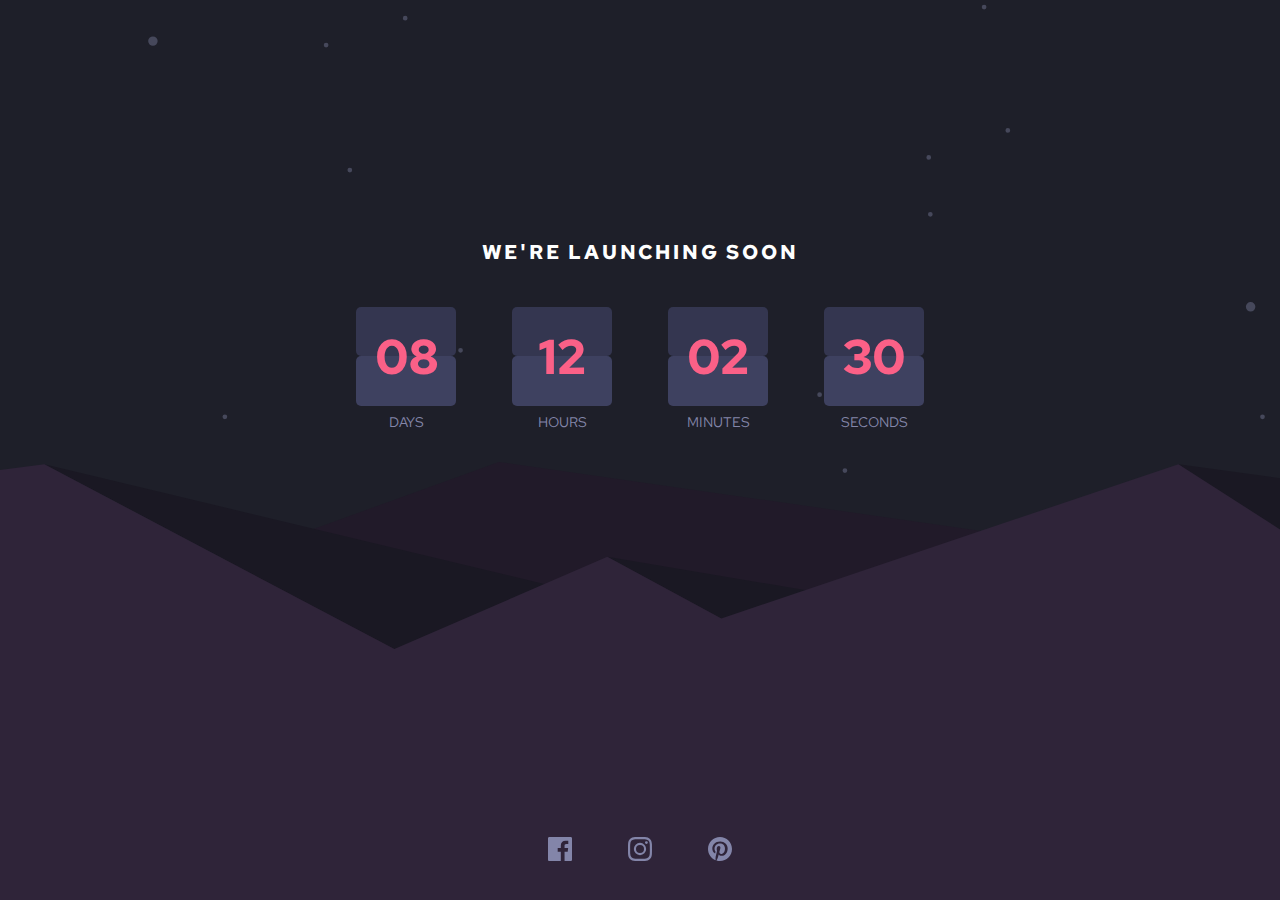
==== index.html @ 3a581b16 "built and ready to deploy" ====
<!DOCTYPE html>
<html lang="en">

<head>
    <meta charset="UTF-8">
    <meta name="viewport" content="width=device-width, initial-scale=1.0">
    <!-- displays site properly based on user's device -->
    <link rel="preconnect" href="https://fonts.googleapis.com">
    <link rel="preconnect" href="https://fonts.gstatic.com" crossorigin>
    <link href="https://fonts.googleapis.com/css2?family=Red+Hat+Text:wght@400;700&display=swap" rel="stylesheet">
    <link rel="stylesheet" href="./css/base.css">
    <link rel="icon" type="image/png" sizes="32x32" href="./images/favicon-32x32.png">

    <title>Frontend Mentor | Launch countdown timer</title>

    <!-- Feel free to remove these styles or customise in your own stylesheet 👍 -->
    <style>
        .attribution {
            font-size: 11px;
            text-align: center;
        }
        
        .attribution a {
            color: hsl(228, 45%, 44%);
        }
    </style>
</head>

<body class="flex flex-col flex-start-top">
    <h1 class="heading center text-white text-medium text-heavy uppercase" style="margin-top: 25vh">We're launching soon</h1>

    <div class="flex flip-container">
        <div class="flex flex-col">
            <div class="flip text-large text-red text-heavy" id="day">08</div>
            <span class="text-small text-grey uppercase">Days</span>
        </div>
        <div class="flex flex-col">
            <div class="flip text-large text-red text-heavy" id="hour">12</div>
            <span class="text-small text-grey uppercase">Hours</span>
        </div>
        <div class="flex flex-col">
            <div class="flip text-large text-red text-heavy" id="min">02</div>
            <span class="text-small text-grey uppercase">Minutes</span>
        </div>
        <div class="flex flex-col">
            <div class="flip text-large text-red text-heavy" id="sec">30</div>
            <span class="text-small text-grey uppercase">Seconds</span>
        </div>
    </div>


    <div class="social flex flex-row">
        <a href="#"><img src="./images/icon-facebook.svg" alt="facebook"></a>
        <a href="#"><img src="./images/icon-instagram.svg" alt="instagram"></a>
        <a href="#"> <img src="./images/icon-pinterest.svg" alt="pinterest"></a>
    </div>

    <!-- <div class="attribution">
    Challenge by <a href="https://www.frontendmentor.io?ref=challenge" target="_blank">Frontend Mentor</a>. 
    Coded by <a href="#">Your Name Here</a>. -->
    </div>
</body>

<script src="./js/script.js"></script>

</html>
---- css/base.css ----
:root {
  font-size: 14px;
}

/*RESET*/
*,
*::after,
*::before {
  margin: 0;
  padding: 0;
  box-sizing: border-box;
}

/* MAIN */
html {
  min-height: 100%;
}

body {
  min-height: 100vh;
  font-family: 'Red Hat Text', sans-serif;
  background-color: #1e1f29;
  background-image: url(../images/pattern-hills.svg), url(../images/bg-stars.svg);
  background-repeat: no-repeat;
  background-position: bottom right, top;
  background-size: 250%, cover;
}

/*FONTS AND TEXT */
.uppercase {
  text-transform: uppercase;
}

/*font colors*/
.text-red {
  color: #fb6087;
}

.text-white {
  color: white;
}

.text-grey {
  color: #8486a9;
}

/*font sizes*/
.text-small {
  font-size: 0.8rem;
}

.text-medium {
  font-size: 2rem;
}

.text-large {
  font-size: 2.5rem;
}

@media only screen and (min-width: 800px) {
  .text-small {
    font-size: 1rem;
  }
  .text-medium {
    font-size: 1.4rem;
  }
  .text-large {
    font-size: 3.5rem;
  }
}

/* FONT WEIGHTS */
.text-heavy {
  font-weight: 700;
}

/*LAYOUT*/
.flex {
  display: flex;
  align-items: center;
  justify-content: center;
}

.flex-col {
  flex-direction: column;
}

.flex-start-top {
  justify-content: start;
}

.center {
  text-align: center;
  margin: 0 auto;
}

/*COMPONENTS*/
/*-----FLIP CARD ------*/
.flip-container {
  justify-content: space-between;
  margin-bottom: 100px;
}

.flip {
  margin: 0.5rem;
  display: block;
  width: 70px;
  text-align: center;
  position: relative;
  padding: 1rem 1rem;
}

.flip::after {
  content: "";
  position: absolute;
  height: 50%;
  width: 100%;
  top: 0;
  left: 0;
  background-color: #343650;
  border-radius: 5px;
  z-index: -1;
}

.flip::before {
  content: "";
  position: absolute;
  height: 50%;
  width: 100%;
  top: 50%;
  left: 0;
  background-color: #3e4160;
  z-index: -1;
  border-radius: 5px;
}

.heading {
  display: inline-block;
  padding: 1rem;
  margin-bottom: 2rem;
  letter-spacing: 0.2rem;
}

.social {
  margin: auto auto 0.5rem auto;
}

.social * {
  margin: 1rem;
}

.social a:hover img {
  filter: invert(42%) sepia(93%) saturate(600%) hue-rotate(-50deg) brightness(90%) contrast(100%);
}

@media only screen and (min-width: 800px) {
  .flip-container {
    justify-content: space-between;
  }
  .flip {
    margin: 0 2rem 0.5rem;
    display: block;
    width: auto;
    width: 100px;
    text-align: center;
    position: relative;
    padding: 1.2rem 1.2rem;
  }
}
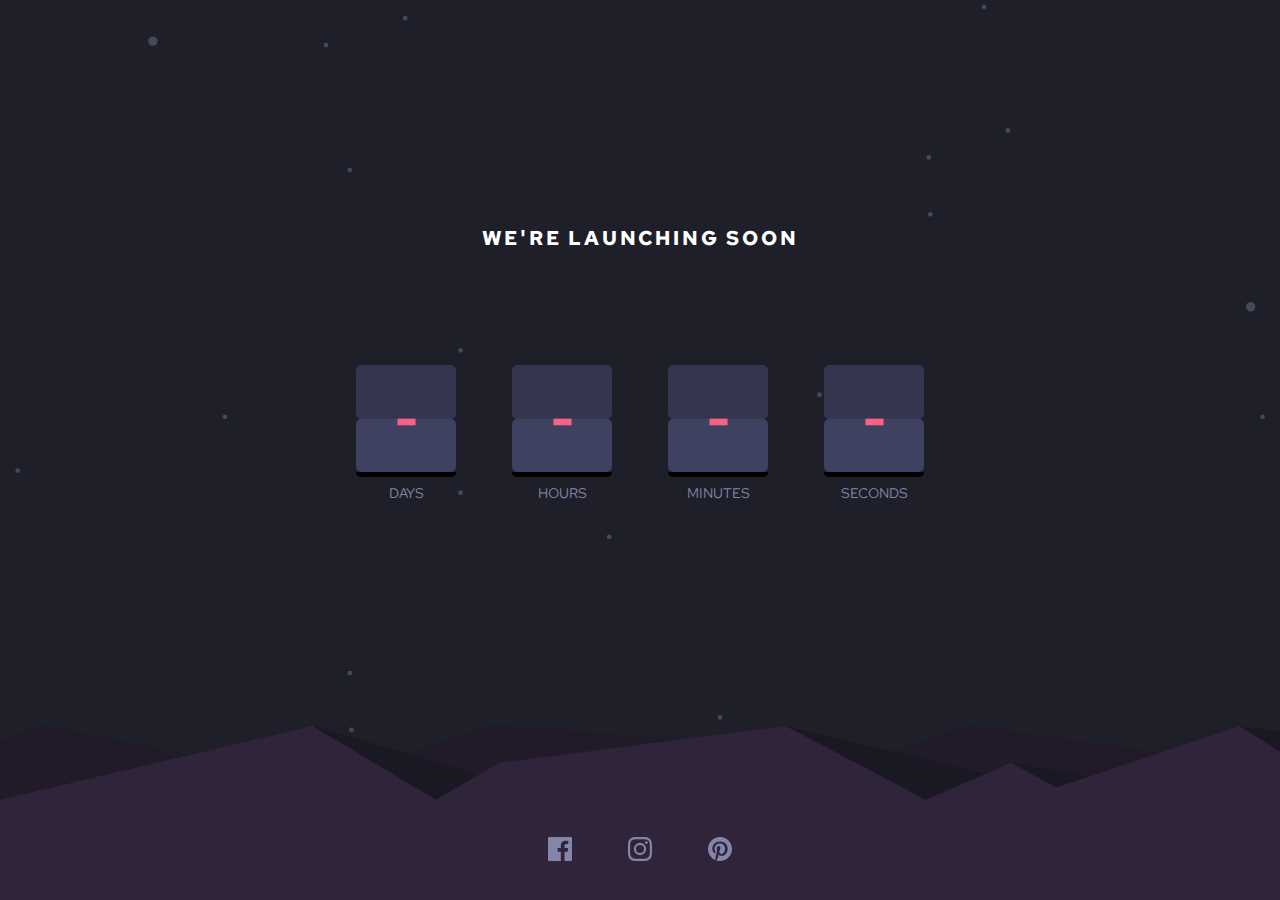
==== commit 856bf905: "slight changes to design" ====
--- a/index.html
+++ b/index.html
@@ -27,23 +27,23 @@
 </head>
 
 <body class="flex flex-col flex-start-top">
-    <h1 class="heading center text-white text-medium text-heavy uppercase" style="margin-top: 25vh">We're launching soon</h1>
+    <h1 class="heading center text-white text-medium text-heavy uppercase">We're launching soon</h1>
 
     <div class="flex flip-container">
         <div class="flex flex-col">
-            <div class="flip text-large text-red text-heavy" id="day">08</div>
+            <div class="flip text-large text-red text-heavy" id="day">-</div>
             <span class="text-small text-grey uppercase">Days</span>
         </div>
         <div class="flex flex-col">
-            <div class="flip text-large text-red text-heavy" id="hour">12</div>
+            <div class="flip text-large text-red text-heavy" id="hour">-</div>
             <span class="text-small text-grey uppercase">Hours</span>
         </div>
         <div class="flex flex-col">
-            <div class="flip text-large text-red text-heavy" id="min">02</div>
+            <div class="flip text-large text-red text-heavy" id="min">-</div>
             <span class="text-small text-grey uppercase">Minutes</span>
         </div>
         <div class="flex flex-col">
-            <div class="flip text-large text-red text-heavy" id="sec">30</div>
+            <div class="flip text-large text-red text-heavy" id="sec">-</div>
             <span class="text-small text-grey uppercase">Seconds</span>
         </div>
     </div>
--- a/css/base.css
+++ b/css/base.css
@@ -24,6 +24,12 @@
   background-repeat: no-repeat;
   background-position: bottom right, top;
   background-size: 250%, cover;
+}
+
+@media only screen and (min-width: 800px) {
+  body {
+    background-size: 100%, cover;
+  }
 }
 
 /*FONTS AND TEXT */
@@ -108,6 +114,8 @@
   text-align: center;
   position: relative;
   padding: 1rem 1rem;
+  border-bottom: 5px solid #000;
+  border-radius: 5px;
 }
 
 .flip::after {
@@ -136,8 +144,8 @@
 
 .heading {
   display: inline-block;
-  padding: 1rem;
-  margin-bottom: 2rem;
+  padding: 0;
+  margin: 25vh 1.5rem 4rem 1.5rem;
   letter-spacing: 0.2rem;
 }
 
@@ -154,7 +162,14 @@
 }
 
 @media only screen and (min-width: 800px) {
+  .heading {
+    display: inline-block;
+    padding: 0;
+    margin: 25vh auto 1rem auto;
+    letter-spacing: 0.2rem;
+  }
   .flip-container {
+    margin-top: 100px;
     justify-content: space-between;
   }
   .flip {
@@ -164,6 +179,6 @@
     width: 100px;
     text-align: center;
     position: relative;
-    padding: 1.2rem 1.2rem;
+    padding: 1.5rem 1.5rem;
   }
 }
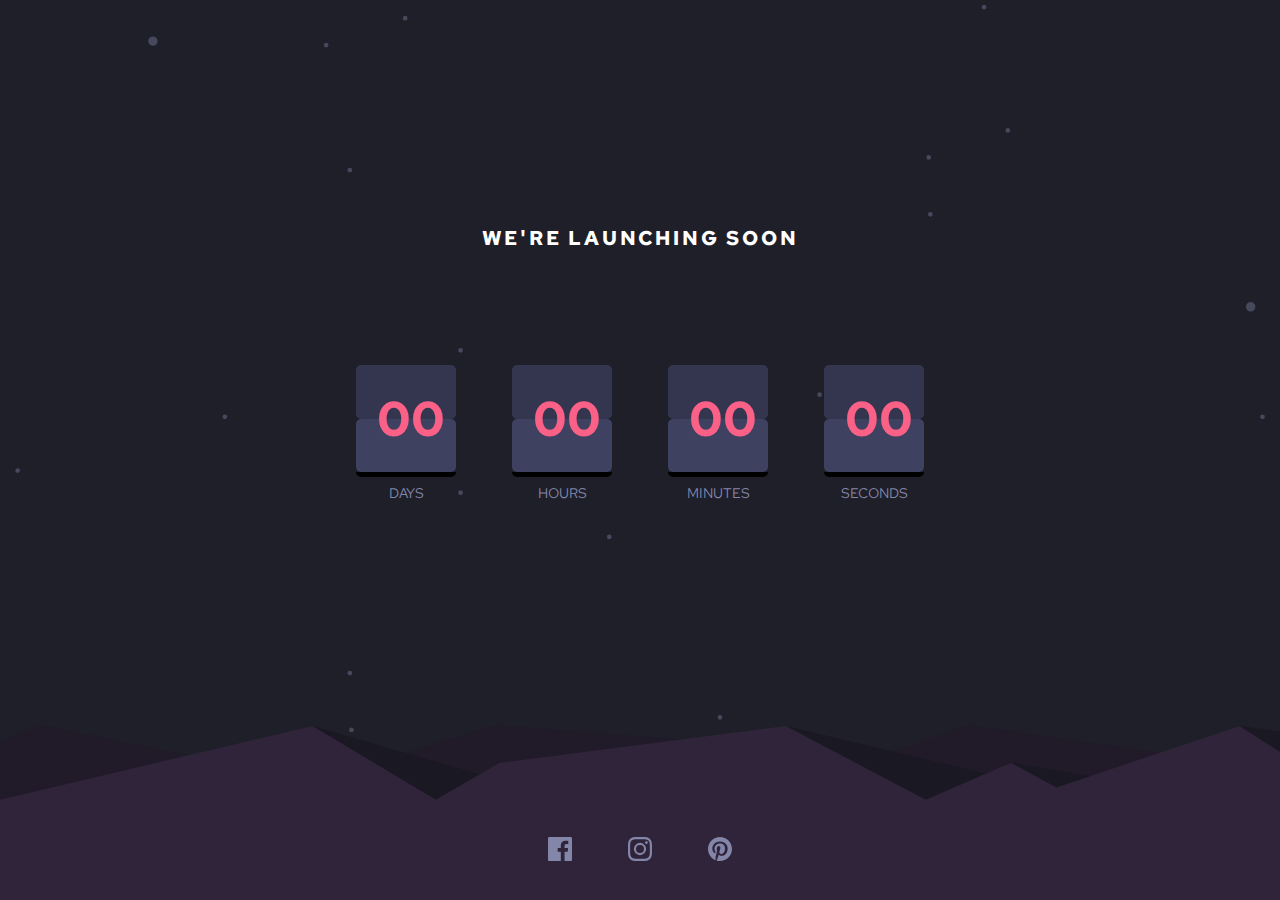
==== commit da5294a1: "added 00 as starting numbers, before js kicks in" ====
--- a/index.html
+++ b/index.html
@@ -31,19 +31,19 @@
 
     <div class="flex flip-container">
         <div class="flex flex-col">
-            <div class="flip text-large text-red text-heavy" id="day">-</div>
+            <div class="flip text-large text-red text-heavy" id="day">00</div>
             <span class="text-small text-grey uppercase">Days</span>
         </div>
         <div class="flex flex-col">
-            <div class="flip text-large text-red text-heavy" id="hour">-</div>
+            <div class="flip text-large text-red text-heavy" id="hour">00</div>
             <span class="text-small text-grey uppercase">Hours</span>
         </div>
         <div class="flex flex-col">
-            <div class="flip text-large text-red text-heavy" id="min">-</div>
+            <div class="flip text-large text-red text-heavy" id="min">00</div>
             <span class="text-small text-grey uppercase">Minutes</span>
         </div>
         <div class="flex flex-col">
-            <div class="flip text-large text-red text-heavy" id="sec">-</div>
+            <div class="flip text-large text-red text-heavy" id="sec">00</div>
             <span class="text-small text-grey uppercase">Seconds</span>
         </div>
     </div>
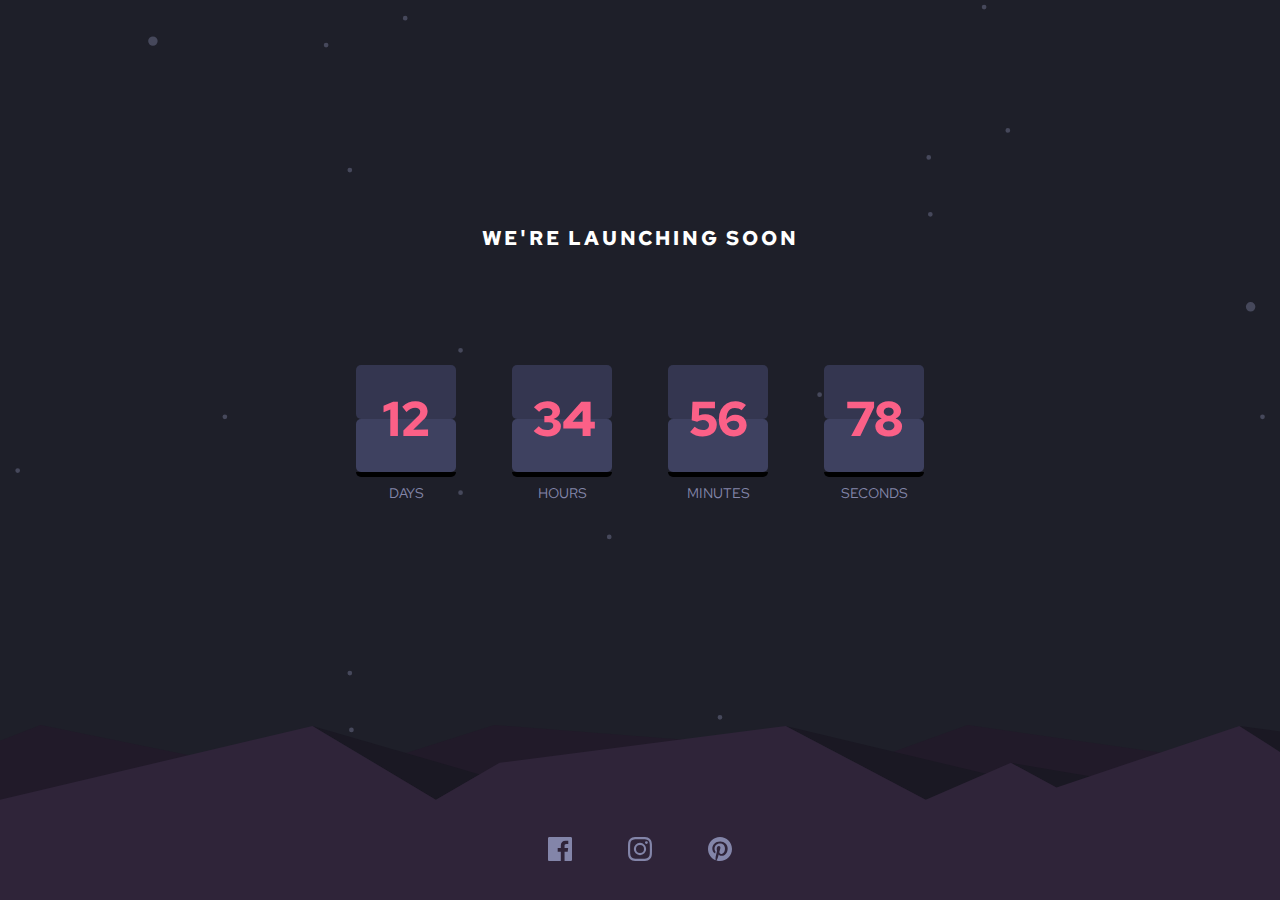
==== commit acdf5666: "added starting numbers, before js kicks in" ====
--- a/index.html
+++ b/index.html
@@ -31,19 +31,19 @@
 
     <div class="flex flip-container">
         <div class="flex flex-col">
-            <div class="flip text-large text-red text-heavy" id="day">00</div>
+            <div class="flip text-large text-red text-heavy" id="day">12</div>
             <span class="text-small text-grey uppercase">Days</span>
         </div>
         <div class="flex flex-col">
-            <div class="flip text-large text-red text-heavy" id="hour">00</div>
+            <div class="flip text-large text-red text-heavy" id="hour">34</div>
             <span class="text-small text-grey uppercase">Hours</span>
         </div>
         <div class="flex flex-col">
-            <div class="flip text-large text-red text-heavy" id="min">00</div>
+            <div class="flip text-large text-red text-heavy" id="min">56</div>
             <span class="text-small text-grey uppercase">Minutes</span>
         </div>
         <div class="flex flex-col">
-            <div class="flip text-large text-red text-heavy" id="sec">00</div>
+            <div class="flip text-large text-red text-heavy" id="sec">78</div>
             <span class="text-small text-grey uppercase">Seconds</span>
         </div>
     </div>
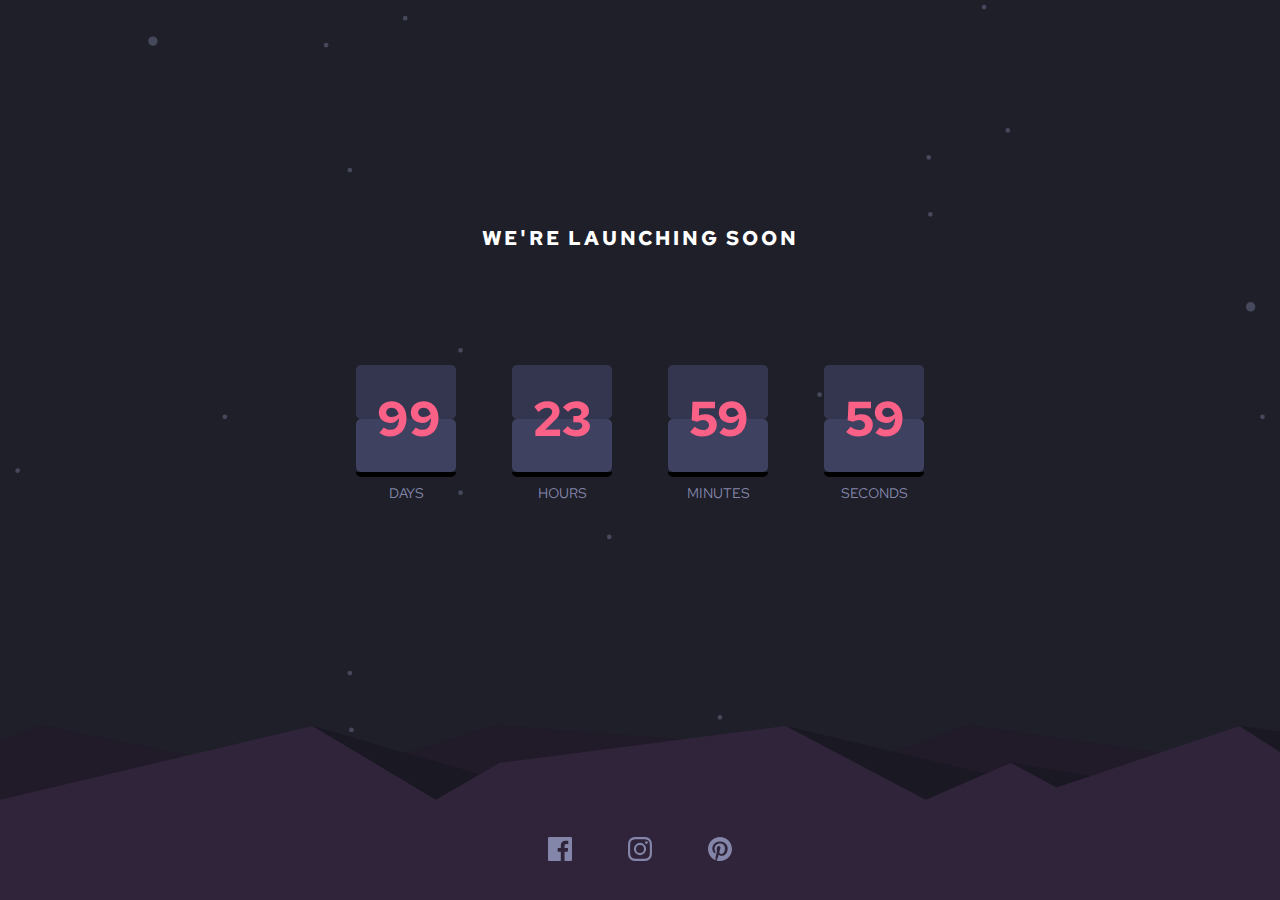
==== commit 3dd66a08: "added starting numbers, before js kicks in" ====
--- a/index.html
+++ b/index.html
@@ -31,19 +31,19 @@
 
     <div class="flex flip-container">
         <div class="flex flex-col">
-            <div class="flip text-large text-red text-heavy" id="day">12</div>
+            <div class="flip text-large text-red text-heavy" id="day">99</div>
             <span class="text-small text-grey uppercase">Days</span>
         </div>
         <div class="flex flex-col">
-            <div class="flip text-large text-red text-heavy" id="hour">34</div>
+            <div class="flip text-large text-red text-heavy" id="hour">23</div>
             <span class="text-small text-grey uppercase">Hours</span>
         </div>
         <div class="flex flex-col">
-            <div class="flip text-large text-red text-heavy" id="min">56</div>
+            <div class="flip text-large text-red text-heavy" id="min">59</div>
             <span class="text-small text-grey uppercase">Minutes</span>
         </div>
         <div class="flex flex-col">
-            <div class="flip text-large text-red text-heavy" id="sec">78</div>
+            <div class="flip text-large text-red text-heavy" id="sec">59</div>
             <span class="text-small text-grey uppercase">Seconds</span>
         </div>
     </div>
